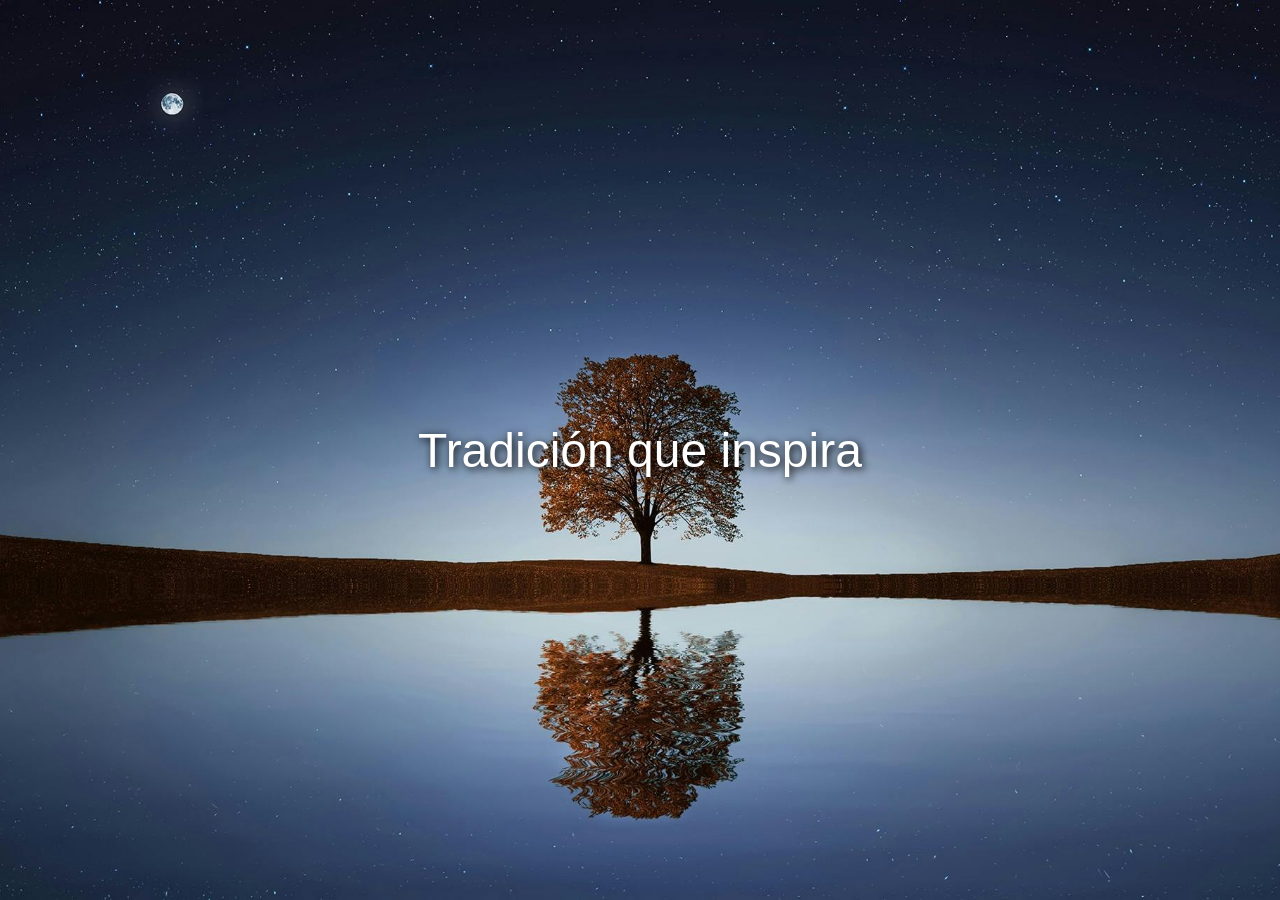
==== index.html @ 88cb8992 "workspace" ====
<!DOCTYPE html>
<html lang="en">
<head>
    
    <title>KUSIY</title>
    <link rel="shortcut icon" href="logo2.png" type="image-png">
    <style>
        .contenedor-imagen {
            position: relative;
            width: 100vw;
            height: 100vh;
            overflow: hidden;
        }
        .fondo-completo {
            display: block; 
            width: 100vw;
            height:100vh;
            object-fit: cover;
            margin:0;
            padding:0;
        }
        .texto-centro {
            position: absolute;
            top: 0;
            left: 0;
            width: 100vw;
            height: 100vh;
            display: flex;
            align-items: center;
            justify-content: center;
            color: white;
            font-size: 3em;
            font-family: Arial, sans-serif;
            text-shadow: 2px 2px 8px #000;
            pointer-events: none; 
        }
        body {
            margin:0;
            padding: 0%;
        }
    </style>
</head>
<body>
    <div class="contenedor-imagen">
  <img src ="Luna.jpg" alt="logo Munay" class="fondo-completo">
  <div class="texto-centro">Tradición que inspira</div>
     
</body>
</html>
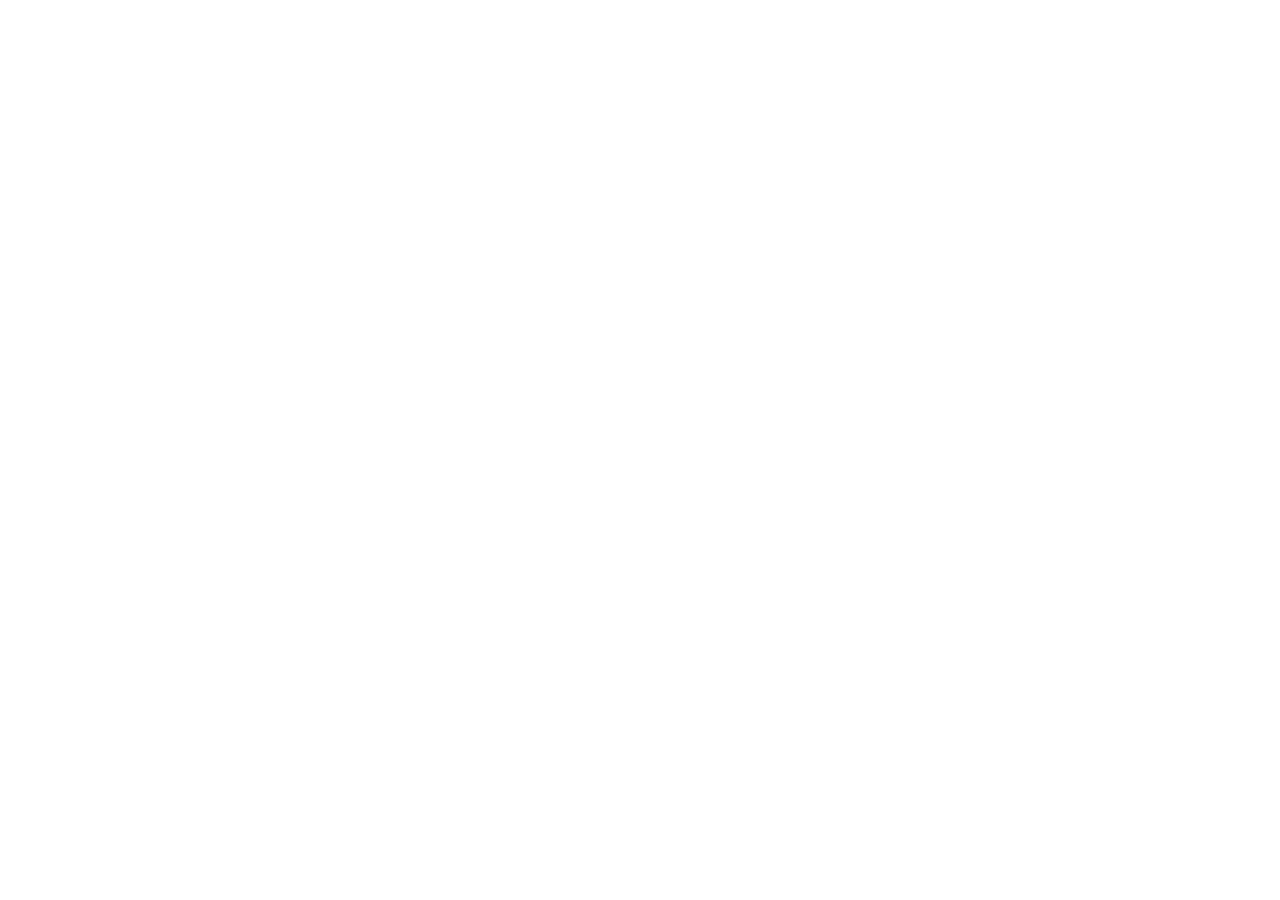
==== commit 6bd8ca9a: "Actualice los archivos y agrege nuevas imagenes" ====
--- a/index.html
+++ b/index.html
@@ -3,47 +3,13 @@
 <head>
     
     <title>KUSIY</title>
-    <link rel="shortcut icon" href="logo2.png" type="image-png">
-    <style>
-        .contenedor-imagen {
-            position: relative;
-            width: 100vw;
-            height: 100vh;
-            overflow: hidden;
-        }
-        .fondo-completo {
-            display: block; 
-            width: 100vw;
-            height:100vh;
-            object-fit: cover;
-            margin:0;
-            padding:0;
-        }
-        .texto-centro {
-            position: absolute;
-            top: 0;
-            left: 0;
-            width: 100vw;
-            height: 100vh;
-            display: flex;
-            align-items: center;
-            justify-content: center;
-            color: white;
-            font-size: 3em;
-            font-family: Arial, sans-serif;
-            text-shadow: 2px 2px 8px #000;
-            pointer-events: none; 
-        }
-        body {
-            margin:0;
-            padding: 0%;
-        }
-    </style>
+    <link rel="shortcut icon" href="img/logo2.png" type="image-png">
+<link rel="stylesheet" href="index.css"> 
 </head>
+
 <body>
-    <div class="contenedor-imagen">
-  <img src ="Luna.jpg" alt="logo Munay" class="fondo-completo">
-  <div class="texto-centro">Tradición que inspira</div>
-     
+
+
 </body>
+
 </html>
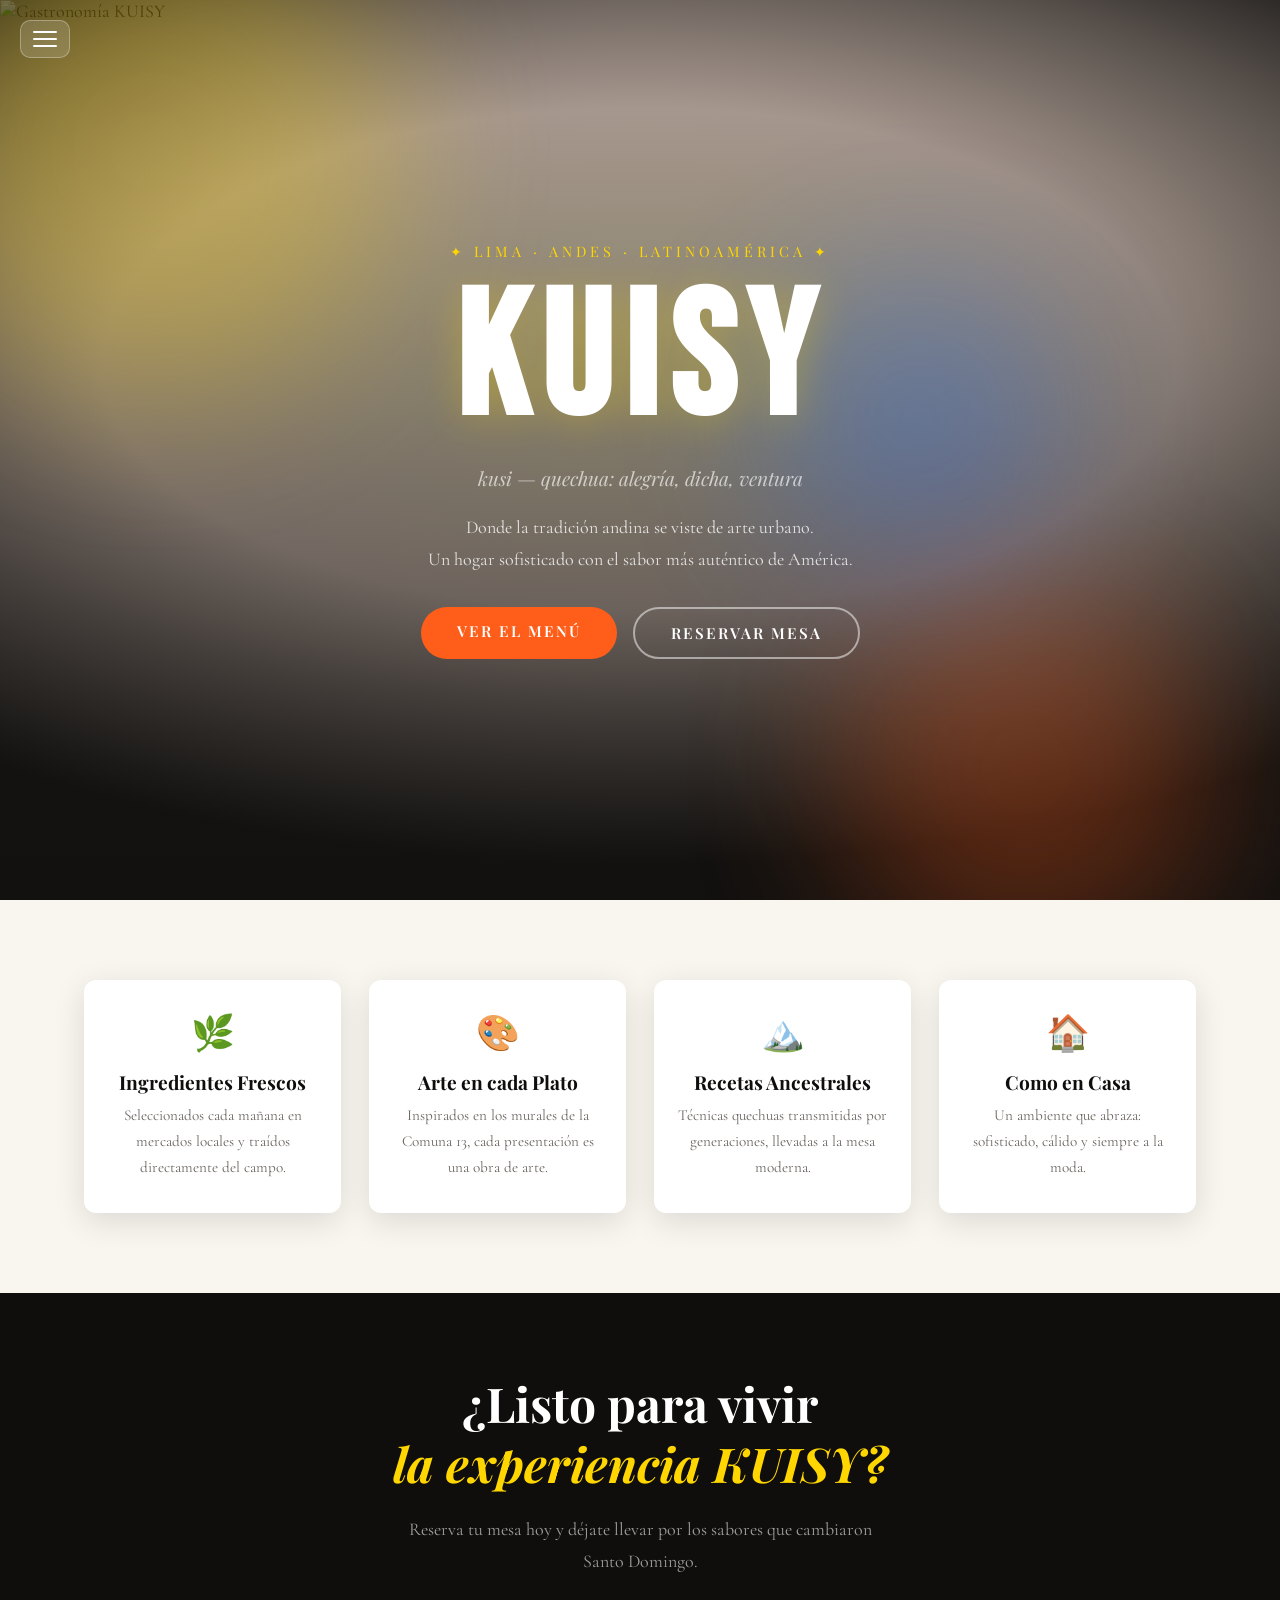
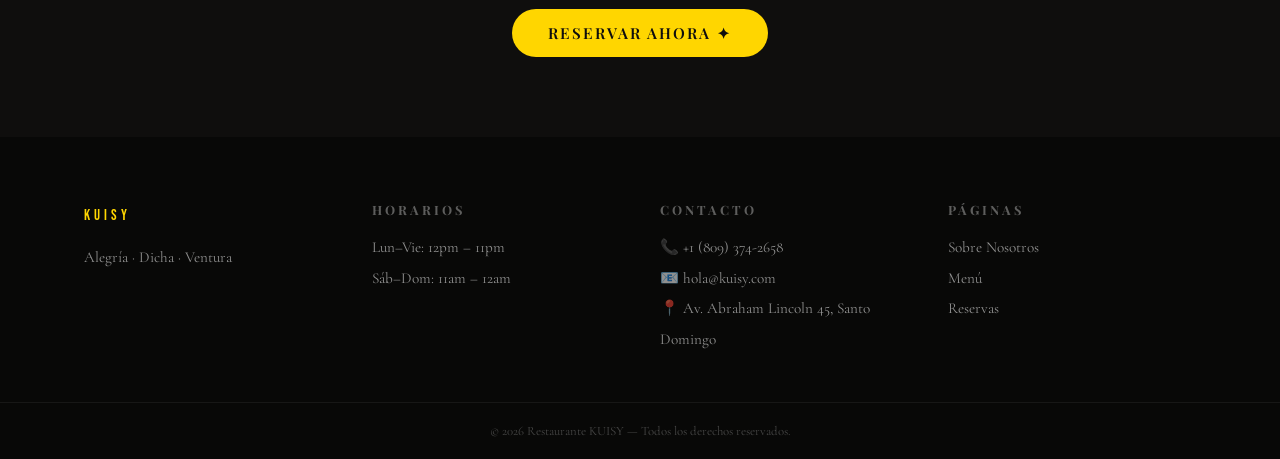
==== commit a307d082: "Actualizacion casi oficial" ====
--- a/index.html
+++ b/index.html
@@ -1,15 +1,165 @@
 <!DOCTYPE html>
-<html lang="en">
+<html lang="es">
 <head>
-    
-    <title>KUSIY</title>
-    <link rel="shortcut icon" href="img/logo2.png" type="image-png">
-<link rel="stylesheet" href="index.css"> 
+  <meta charset="UTF-8"/>
+  <meta name="viewport" content="width=device-width, initial-scale=1.0"/>
+  <title>KUISY — Inicio</title>
+  <link href="https://fonts.googleapis.com/css2?family=Playfair+Display:ital,wght@0,700;1,400&family=Cormorant+Garamond:wght@300;400;600&family=Bebas+Neue&display=swap" rel="stylesheet"/>
+  <!-- Hoja de estilos compartida por todas las páginas -->
+  <link rel="stylesheet" href="style.css"/>
+  <!-- Estilos exclusivos del hero (inicio) -->
+  <style>
+    /* ---- HERO: ocupa toda la pantalla con destellos de luz ---- */
+    .hero {
+      position: relative; min-height: 100vh;
+      display: flex; align-items: center; justify-content: center;
+      /* Radial-gradient que crea destellos de luz desde el centro */
+      background: radial-gradient(ellipse 120% 80% at 50% 40%,
+        rgba(255,214,0,0.18) 0%, rgba(255,94,26,0.12) 35%, rgba(15,14,13,0.95) 70%);
+      overflow: hidden;
+    }
+    /* Imagen de fondo del hero */
+    .hero-bg { position: absolute; inset: 0; }
+    .hero-bg img { filter: brightness(0.45) saturate(1.2); }
+    .hero-bg .dim { position: absolute; inset: 0; background: linear-gradient(to bottom, rgba(15,14,13,0.3), rgba(15,14,13,0.75)); }
+
+    /* Destellos animados de color (círculos con blur) */
+    .glow { position: absolute; border-radius: 50%; filter: blur(80px); opacity: 0.3; animation: pulse 6s ease-in-out infinite alternate; z-index: 1; }
+    .g1 { width:500px;height:500px; background:var(--amarillo); top:-100px;left:-100px; }
+    .g2 { width:380px;height:380px; background:var(--naranja);  bottom:-60px;right:5%; animation-delay:2s; }
+    .g3 { width:300px;height:300px; background:var(--azul);     top:30%;left:60%;      animation-delay:4s; }
+    @keyframes pulse { to { transform:scale(1.35); opacity:0.45; } }
+
+    /* Contenido central del hero */
+    .hero-content { position:relative; z-index:2; text-align:center; padding:24px; animation: fadeUp 1.2s ease both; }
+    .hero-tag   { font-family:var(--f-serif); font-size:.9rem; letter-spacing:4px; color:var(--amarillo); text-transform:uppercase; margin-bottom:14px; }
+    .hero-title { font-family:var(--f-display); font-size:clamp(5rem,15vw,11rem); color:var(--blanco); letter-spacing:12px; line-height:1; text-shadow:0 4px 40px rgba(255,214,0,0.3); }
+    .hero-sub   { font-family:var(--f-serif); font-style:italic; color:rgba(255,255,255,0.65); font-size:1.2rem; margin:14px 0 20px; }
+    .hero-desc  { color:rgba(255,255,255,0.82); line-height:1.8; margin-bottom:32px; max-width:480px; margin-left:auto; margin-right:auto; }
+    .hero-btns  { display:flex; gap:16px; justify-content:center; flex-wrap:wrap; }
+
+    /* ---- SECCIÓN: mini-tarjetas de características ---- */
+    .features { display:grid; grid-template-columns:repeat(auto-fit,minmax(220px,1fr)); gap:28px; padding:80px 0; }
+    .feat-card { background:var(--blanco); border-radius:var(--radio); padding:32px 24px; box-shadow:var(--sombra); text-align:center; transition:transform .3s; }
+    .feat-card:hover { transform:translateY(-6px); }
+    .feat-icon { font-size:2.2rem; margin-bottom:14px; }
+    .feat-card h3 { font-family:var(--f-serif); font-size:1.2rem; margin-bottom:8px; }
+    .feat-card p  { color:var(--gris); font-size:.95rem; line-height:1.7; }
+
+    /* ---- SECCIÓN: llamada a la acción ---- */
+    .cta { background:var(--negro); padding:80px 24px; text-align:center; }
+    .cta h2 { color:var(--blanco); } .cta h2 em { color:var(--amarillo); }
+    .cta p  { color:rgba(255,255,255,0.6); margin-bottom:32px; max-width:500px; margin-left:auto; margin-right:auto; line-height:1.8; }
+    .cta .btn-primary { background:var(--amarillo); color:var(--negro); }
+    .cta .btn-primary:hover { background:var(--naranja); color:var(--blanco); }
+  </style>
 </head>
-
 <body>
 
+  <!-- Botón hamburguesa (abre/cierra el sidebar) -->
+  <button class="menu-toggle" id="menuToggle"><span></span><span></span><span></span></button>
 
+  <!-- Sidebar: menú lateral con efecto vidrio (glassmorphism en style.css) -->
+  <nav class="sidebar" id="sidebar">
+    <div class="sidebar-logo">KUISY</div>
+    <ul>
+      <!-- Cada enlace lleva a su propia página HTML -->
+      <li><a href="index.html"    onclick="closeMenu()">✦ Inicio</a></li>
+      <li><a href="nosotros.html" onclick="closeMenu()">✦ Sobre Nosotros</a></li>
+      <li><a href="menu.html"     onclick="closeMenu()">✦ Menú</a></li>
+      <li><a href="reservas.html" onclick="closeMenu()">✦ Reservas</a></li>
+      <li><a href="#footer"       onclick="closeMenu()">✦ Contacto</a></li>
+    </ul>
+  </nav>
+  <div class="overlay" id="overlay" onclick="closeMenu()"></div>
+
+  <!-- ===== HERO — sección principal con destellos ===== -->
+  <section class="hero">
+    <div class="glow g1"></div>
+    <div class="glow g2"></div>
+    <div class="glow g3"></div>
+    <div class="hero-bg">
+      <img src="https://images.unsplash.com/photo-1504674900247-0877df9cc836?w=1600&q=80" alt="Gastronomía KUISY"/>
+      <div class="dim"></div>
+    </div>
+    <div class="hero-content">
+      <p class="hero-tag">✦ Lima · Andes · Latinoamérica ✦</p>
+      <h1 class="hero-title">KUISY</h1>
+      <p class="hero-sub"><em>kusi — quechua: alegría, dicha, ventura</em></p>
+      <p class="hero-desc">Donde la tradición andina se viste de arte urbano.<br/>Un hogar sofisticado con el sabor más auténtico de América.</p>
+      <div class="hero-btns">
+        <!-- Hipervínculo al menú de comida (página separada) -->
+        <a href="menu.html" class="btn btn-primary">Ver el Menú</a>
+        <!-- Hipervínculo al formulario de reservas (página separada) -->
+        <a href="reservas.html" class="btn btn-outline" style="border-color:rgba(255,255,255,0.5);color:var(--blanco);">Reservar Mesa</a>
+      </div>
+    </div>
+  </section>
+
+  <!-- ===== CARACTERÍSTICAS — 4 íconos destacando el restaurante ===== -->
+  <section>
+    <div class="container">
+      <div class="features fade-up">
+        <div class="feat-card">
+          <div class="feat-icon">🌿</div>
+          <h3>Ingredientes Frescos</h3>
+          <p>Seleccionados cada mañana en mercados locales y traídos directamente del campo.</p>
+        </div>
+        <div class="feat-card">
+          <div class="feat-icon">🎨</div>
+          <h3>Arte en cada Plato</h3>
+          <p>Inspirados en los murales de la Comuna 13, cada presentación es una obra de arte.</p>
+        </div>
+        <div class="feat-card">
+          <div class="feat-icon">🏔️</div>
+          <h3>Recetas Ancestrales</h3>
+          <p>Técnicas quechuas transmitidas por generaciones, llevadas a la mesa moderna.</p>
+        </div>
+        <div class="feat-card">
+          <div class="feat-icon">🏠</div>
+          <h3>Como en Casa</h3>
+          <p>Un ambiente que abraza: sofisticado, cálido y siempre a la moda.</p>
+        </div>
+      </div>
+    </div>
+  </section>
+
+  <!-- ===== LLAMADA A LA ACCIÓN ===== -->
+  <section class="cta">
+    <h2>¿Listo para vivir<br/><em>la experiencia KUISY?</em></h2>
+    <p>Reserva tu mesa hoy y déjate llevar por los sabores que cambiaron Santo Domingo.</p>
+    <!-- Hipervínculo a la página de reservas -->
+    <a href="reservas.html" class="btn btn-primary">Reservar Ahora ✦</a>
+  </section>
+
+  <!-- ===== FOOTER ===== -->
+  <footer id="footer">
+    <div class="container footer-grid">
+      <div class="footer-col">
+        <p class="footer-logo">KUISY</p>
+        <p>Alegría · Dicha · Ventura</p>
+      </div>
+      <div class="footer-col">
+        <h4>Horarios</h4>
+        <p>Lun–Vie: 12pm – 11pm</p>
+        <p>Sáb–Dom: 11am – 12am</p>
+      </div>
+      <div class="footer-col">
+        <h4>Contacto</h4>
+        <p>📞 +1 (809) 374-2658</p>
+        <p>📧 hola@kuisy.com</p>
+        <p>📍 Av. Abraham Lincoln 45, Santo Domingo</p>
+      </div>
+      <div class="footer-col">
+        <h4>Páginas</h4>
+        <a href="nosotros.html">Sobre Nosotros</a>
+        <a href="menu.html">Menú</a>
+        <a href="reservas.html">Reservas</a>
+      </div>
+    </div>
+    <div class="footer-bottom">&copy; 2026 Restaurante KUISY — Todos los derechos reservados.</div>
+  </footer>
+
+  <script src="main.js"></script>
 </body>
-
-</html>+</html>
--- a/style.css
+++ b/style.css
@@ -0,0 +1,141 @@
+/* ================================================
+   style.css — Estilos compartidos de TODAS las páginas
+   Paleta: naranja vibrante, azul, amarillo, rosa
+   Inspiración: street art Comuna 13 + elegancia italiana
+================================================= */
+
+/* --- Variables globales de color, fuente y espaciado --- */
+:root {
+  --naranja: #FF5E1A;
+  --azul:    #1A6BFF;
+  --amarillo:#FFD600;
+  --rosa:    #FF2D78;
+  --negro:   #0F0E0D;
+  --crema:   #F9F5EF;
+  --gris:    #6B6560;
+  --blanco:  #FFFFFF;
+
+  /* Tipografías: display=retro bold, serif=italiana elegante, body=refinada */
+  --f-display: 'Bebas Neue', sans-serif;
+  --f-serif:   'Playfair Display', serif;
+  --f-body:    'Cormorant Garamond', serif;
+
+  --sombra: 0 8px 32px rgba(0,0,0,0.12);
+  --radio: 12px;
+}
+
+/* --- Reset básico para que todos los navegadores partan igual --- */
+*, *::before, *::after { box-sizing: border-box; margin: 0; padding: 0; }
+html  { scroll-behavior: smooth; }
+body  { font-family: var(--f-body); font-size: 18px; color: var(--negro); background: var(--crema); overflow-x: hidden; }
+img   { display: block; width: 100%; height: 100%; object-fit: cover; }
+a     { text-decoration: none; color: inherit; }
+ul    { list-style: none; }
+
+/* --- Contenedor centrado reutilizable en todas las páginas --- */
+.container { max-width: 1160px; margin: 0 auto; padding: 0 24px; }
+
+/* ================================================
+   BOTÓN HAMBURGUESA (fijo en toda la web)
+================================================= */
+.menu-toggle {
+  position: fixed; top: 20px; left: 20px; z-index: 1000;
+  background: rgba(255,255,255,0.15);
+  backdrop-filter: blur(10px);         /* efecto vidrio */
+  border: 1px solid rgba(255,255,255,0.3);
+  border-radius: 10px; padding: 10px 12px;
+  cursor: pointer; display: flex; flex-direction: column; gap: 5px;
+}
+.menu-toggle span { display: block; width: 24px; height: 2px; background: var(--blanco); border-radius: 2px; transition: all 0.3s; }
+
+/* Transforma las 3 líneas en X cuando el menú está abierto */
+body.menu-open .menu-toggle span:nth-child(1) { transform: translateY(7px) rotate(45deg); }
+body.menu-open .menu-toggle span:nth-child(2) { opacity: 0; }
+body.menu-open .menu-toggle span:nth-child(3) { transform: translateY(-7px) rotate(-45deg); }
+
+/* ================================================
+   SIDEBAR — menú lateral glassmorphism
+================================================= */
+.sidebar {
+  position: fixed; top: 0; left: -280px; width: 260px; height: 100vh;
+  z-index: 999; padding: 60px 32px;
+  background: rgba(15,14,13,0.80);
+  backdrop-filter: blur(20px);         /* efecto vidrio oscuro */
+  border-right: 1px solid rgba(255,255,255,0.08);
+  transition: left 0.4s cubic-bezier(0.23,1,0.32,1);
+}
+.sidebar.open { left: 0; }             /* se desliza al abrirse */
+
+.sidebar-logo { font-family: var(--f-display); font-size: 2.4rem; color: var(--amarillo); letter-spacing: 4px; margin-bottom: 48px; }
+.sidebar ul li { margin-bottom: 22px; }
+.sidebar ul li a { font-family: var(--f-serif); font-size: 1.05rem; color: rgba(255,255,255,0.8); letter-spacing: 1px; transition: color 0.2s, padding-left 0.2s; }
+.sidebar ul li a:hover,
+.sidebar ul li a.active { color: var(--naranja); padding-left: 8px; }
+
+/* Overlay oscuro detrás del sidebar */
+.overlay { position: fixed; inset: 0; background: rgba(0,0,0,0.5); z-index: 998; opacity: 0; pointer-events: none; transition: opacity 0.3s; }
+.overlay.active { opacity: 1; pointer-events: all; }
+
+/* ================================================
+   HEADER DE PÁGINAS INTERIORES (menu, reservas, nosotros)
+   Banner compacto con título de la sección
+================================================= */
+.page-header {
+  min-height: 40vh;
+  display: flex; align-items: center; justify-content: center; flex-direction: column;
+  text-align: center;
+  position: relative; overflow: hidden;
+  background: var(--negro);
+}
+/* Imagen de fondo del header interior */
+.page-header img.bg { position: absolute; inset: 0; opacity: 0.35; }
+.page-header .overlay-dark { position: absolute; inset: 0; background: linear-gradient(to bottom, rgba(15,14,13,0.5), rgba(15,14,13,0.85)); }
+.page-header .ph-content { position: relative; z-index: 2; }
+.page-header .ph-tag { font-family: var(--f-serif); font-size: 0.85rem; letter-spacing: 4px; text-transform: uppercase; color: var(--amarillo); margin-bottom: 12px; }
+.page-header h1 { font-family: var(--f-display); font-size: clamp(3rem,8vw,7rem); color: var(--blanco); letter-spacing: 6px; }
+.page-header p  { font-family: var(--f-serif); font-style: italic; color: rgba(255,255,255,0.65); margin-top: 10px; font-size: 1.1rem; }
+
+/* ================================================
+   BOTONES reutilizables en todas las páginas
+================================================= */
+.btn { display: inline-block; font-family: var(--f-serif); font-size: 0.95rem; font-weight: 600; letter-spacing: 2px; text-transform: uppercase; padding: 14px 36px; border-radius: 50px; cursor: pointer; transition: all 0.25s; border: none; }
+.btn-primary { background: var(--naranja); color: var(--blanco); }
+.btn-primary:hover { background: var(--rosa); transform: translateY(-3px); box-shadow: 0 12px 28px rgba(255,45,120,0.3); }
+.btn-outline { background: transparent; border: 2px solid var(--negro); color: var(--negro); }
+.btn-outline:hover { background: var(--negro); color: var(--blanco); transform: translateY(-2px); }
+.btn-full { width: 100%; text-align: center; }
+
+/* ================================================
+   ETIQUETA DE SECCIÓN (pequeño tag encima del título)
+================================================= */
+.s-tag { display: inline-block; font-family: var(--f-serif); font-size: 0.78rem; letter-spacing: 4px; text-transform: uppercase; color: var(--naranja); background: rgba(255,94,26,0.1); padding: 5px 14px; border-radius: 20px; margin-bottom: 14px; }
+.s-tag.center { display: block; text-align: center; }
+
+h2 { font-family: var(--f-serif); font-size: clamp(1.8rem,4vw,3rem); font-weight: 700; line-height: 1.25; margin-bottom: 20px; }
+h2.center { text-align: center; }
+h2 em { color: var(--naranja); font-style: italic; }
+
+/* ================================================
+   FOOTER compartido
+================================================= */
+footer { background: #080807; color: rgba(255,255,255,0.55); padding: 64px 0 0; }
+.footer-grid { display: grid; grid-template-columns: repeat(auto-fit, minmax(160px,1fr)); gap: 40px; padding-bottom: 48px; }
+.footer-logo { font-family: var(--f-display); font-size: 2.2rem; color: var(--amarillo); letter-spacing: 4px; margin-bottom: 10px; }
+.footer-col h4 { font-family: var(--f-serif); font-size: 0.8rem; letter-spacing: 3px; text-transform: uppercase; color: rgba(255,255,255,0.35); margin-bottom: 14px; }
+.footer-col p, .footer-col a { font-size: 0.95rem; line-height: 2; display: block; transition: color 0.2s; }
+.footer-col a:hover { color: var(--naranja); }
+.footer-bottom { border-top: 1px solid rgba(255,255,255,0.06); padding: 20px; text-align: center; font-size: 0.8rem; color: rgba(255,255,255,0.25); }
+
+/* ================================================
+   ANIMACIÓN DE ENTRADA (usada en todas las páginas)
+================================================= */
+@keyframes fadeUp { from { opacity: 0; transform: translateY(30px); } to { opacity: 1; transform: translateY(0); } }
+.fade-up { animation: fadeUp 0.8s ease both; }
+
+/* ================================================
+   RESPONSIVE — pantallas pequeñas
+================================================= */
+@media (max-width: 768px) {
+  .footer-grid { grid-template-columns: 1fr 1fr; }
+  .menu-toggle span { background: var(--negro); }   /* ícono oscuro en fondos claros */
+}
